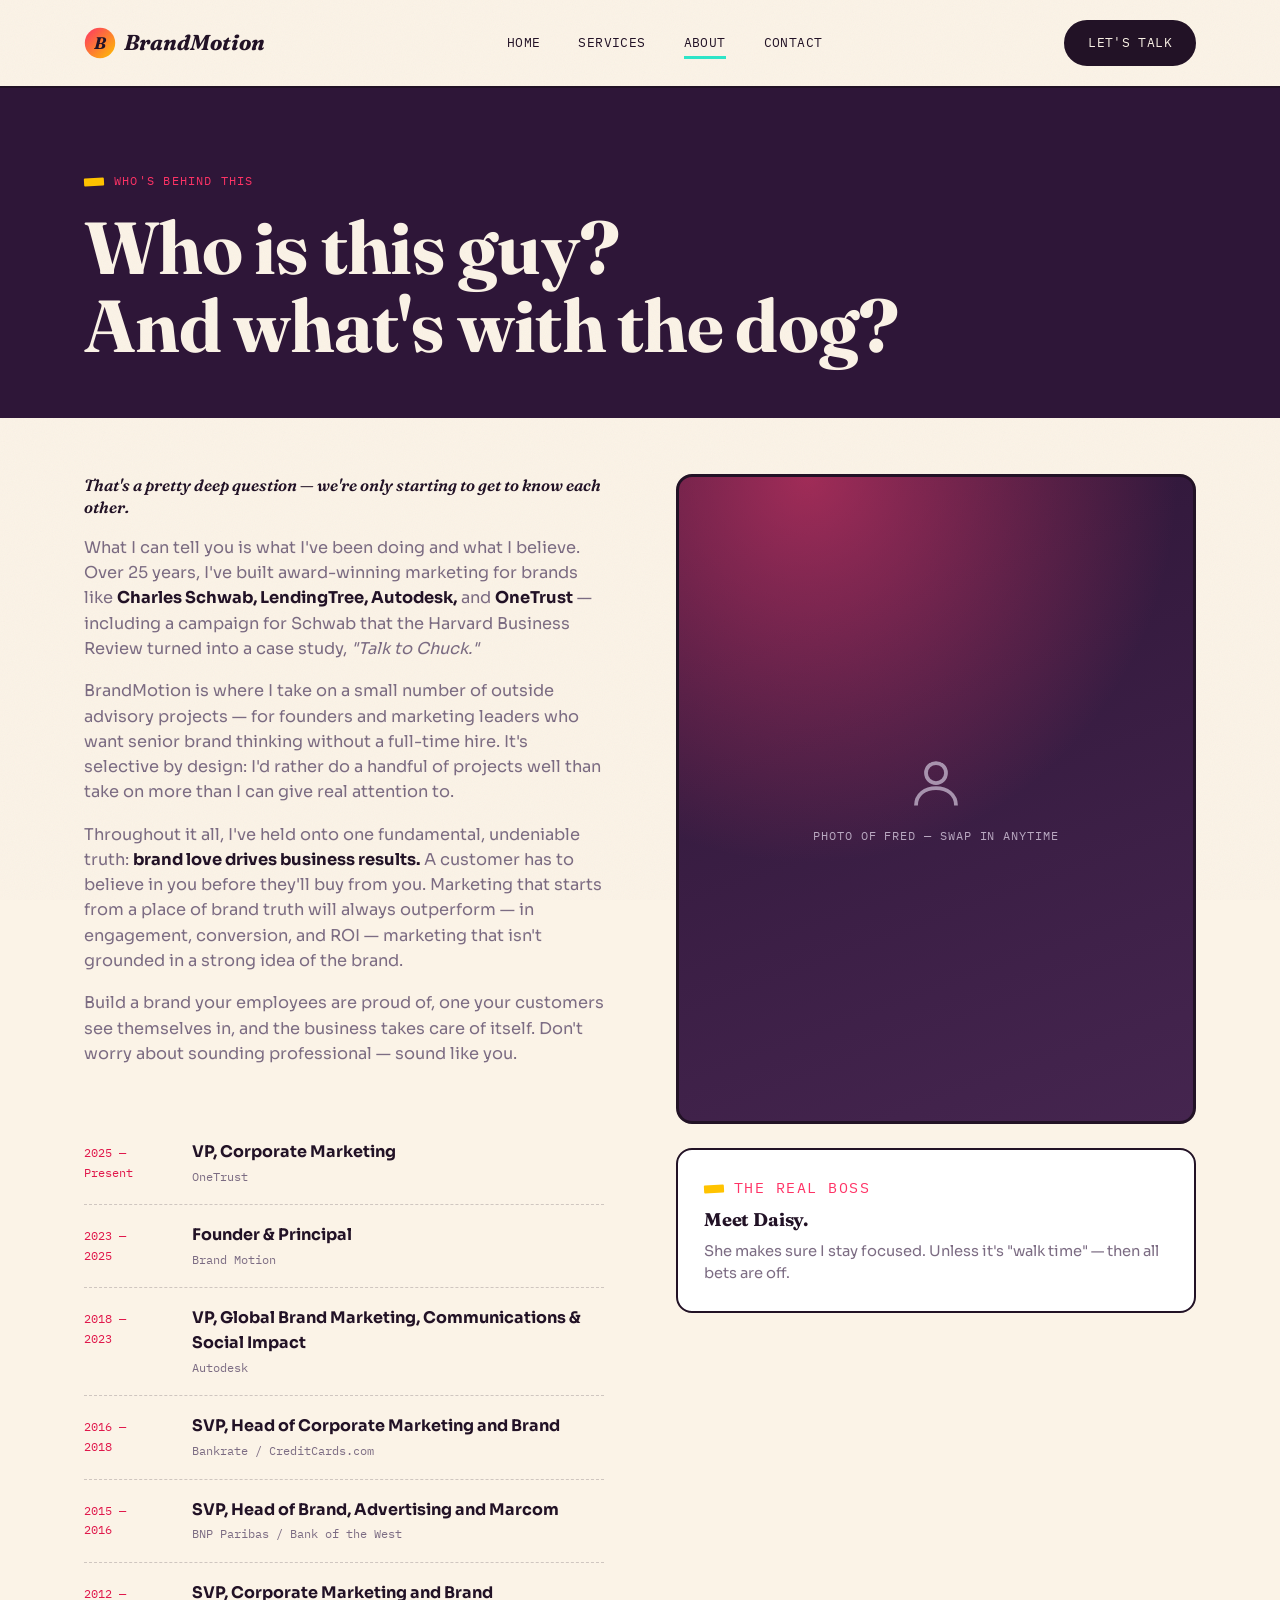
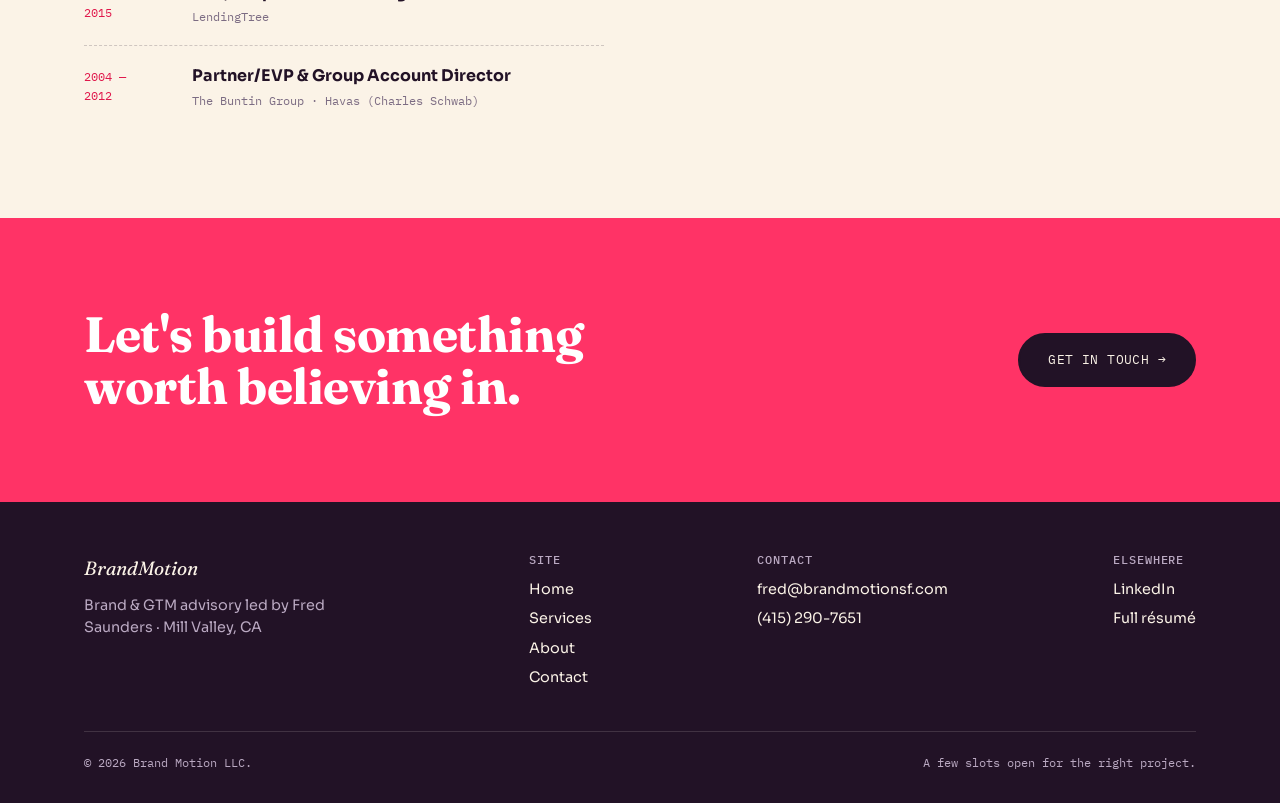
==== about.html @ b6f6ff82 "Add files via upload" ====
<!doctype html>
<html lang="en">
<head>
  <meta charset="UTF-8" />
  <meta name="viewport" content="width=device-width, initial-scale=1.0" />
  <title>About — BrandMotion</title>
  <meta name="description" content="Fred Saunders — founder of BrandMotion. 25 years building brands for Charles Schwab, LendingTree, Autodesk, OneTrust, and more." />
  <link rel="preconnect" href="https://fonts.googleapis.com">
  <link rel="preconnect" href="https://fonts.gstatic.com" crossorigin>
  <link href="https://fonts.googleapis.com/css2?family=Fraunces:ital,wght@0,600;0,700;1,600&family=Sora:wght@400;500;600;700&family=Space+Grotesk:wght@500;600;700&family=IBM+Plex+Mono:wght@400;500&display=swap" rel="stylesheet">
  <link rel="stylesheet" href="css/style.css" />
</head>
<body>
  <div class="grain" aria-hidden="true"></div>

  <header class="site-header">
    <nav class="container nav">
      <a href="index.html" class="brand-mark"><svg class="logo-mark" viewBox="0 0 40 40" xmlns="http://www.w3.org/2000/svg"><defs><linearGradient id="bmGrad" x1="0" y1="0" x2="1" y2="1"><stop offset="0%" stop-color="#FF3366"/><stop offset="100%" stop-color="#FFC300"/></linearGradient></defs><circle cx="20" cy="20" r="19" fill="url(#bmGrad)"/><text x="20" y="27" font-family="Fraunces, Georgia, serif" font-weight="700" font-style="italic" font-size="21" fill="#221226" text-anchor="middle">B</text></svg>BrandMotion</a>
      <button class="nav-toggle" id="navToggle" aria-label="Toggle navigation" aria-expanded="false">
        <span></span><span></span><span></span>
      </button>
      <div class="nav-links" id="navLinks">
        <a href="index.html">Home</a>
        <a href="services.html">Services</a>
        <a href="about.html" aria-current="page">About</a>
        <a href="contact.html">Contact</a>
      </div>
      <a href="contact.html" class="nav-cta">Let's talk</a>
    </nav>
  </header>

  <main>
    <section class="about-hero">
      <div class="blob blob-a" style="width:34%;"></div>
      <div class="container hero-inner">
        <p class="eyebrow">Who's behind this</p>
        <h1 style="font-size: clamp(2.4rem, 6vw, 4.6rem); max-width: 18ch;">Who is this guy?<br>And what's with the dog?</h1>
      </div>
    </section>

    <section style="padding-top: 56px;">
      <div class="container about-grid">
        <div class="about-body">
          <p class="about-lede">That's a pretty deep question — we're only starting to get to know each other.</p>
          <p>What I can tell you is what I've been doing and what I believe. Over 25 years, I've built award-winning marketing for brands like <strong>Charles Schwab, LendingTree, Autodesk,</strong> and <strong>OneTrust</strong> — including a campaign for Schwab that the Harvard Business Review turned into a case study, <em>"Talk to Chuck."</em></p>
          <p>BrandMotion is where I take on a small number of outside advisory projects — for founders and marketing leaders who want senior brand thinking without a full-time hire. It's selective by design: I'd rather do a handful of projects well than take on more than I can give real attention to.</p>
          <p>Throughout it all, I've held onto one fundamental, undeniable truth: <strong>brand love drives business results.</strong> A customer has to believe in you before they'll buy from you. Marketing that starts from a place of brand truth will always outperform — in engagement, conversion, and ROI — marketing that isn't grounded in a strong idea of the brand.</p>
          <p>Build a brand your employees are proud of, one your customers see themselves in, and the business takes care of itself. Don't worry about sounding professional — sound like you.</p>

          <div class="timeline mt-lg">
            <div class="timeline-item">
              <span class="timeline-year">2025 —<br>Present</span>
              <div>
                <div class="timeline-role">VP, Corporate Marketing</div>
                <div class="timeline-org">OneTrust</div>
              </div>
            </div>
            <div class="timeline-item">
              <span class="timeline-year">2023 —<br>2025</span>
              <div>
                <div class="timeline-role">Founder &amp; Principal</div>
                <div class="timeline-org">Brand Motion</div>
              </div>
            </div>
            <div class="timeline-item">
              <span class="timeline-year">2018 —<br>2023</span>
              <div>
                <div class="timeline-role">VP, Global Brand Marketing, Communications &amp; Social Impact</div>
                <div class="timeline-org">Autodesk</div>
              </div>
            </div>
            <div class="timeline-item">
              <span class="timeline-year">2016 —<br>2018</span>
              <div>
                <div class="timeline-role">SVP, Head of Corporate Marketing and Brand</div>
                <div class="timeline-org">Bankrate / CreditCards.com</div>
              </div>
            </div>
            <div class="timeline-item">
              <span class="timeline-year">2015 —<br>2016</span>
              <div>
                <div class="timeline-role">SVP, Head of Brand, Advertising and Marcom</div>
                <div class="timeline-org">BNP Paribas / Bank of the West</div>
              </div>
            </div>
            <div class="timeline-item">
              <span class="timeline-year">2012 —<br>2015</span>
              <div>
                <div class="timeline-role">SVP, Corporate Marketing and Brand</div>
                <div class="timeline-org">LendingTree</div>
              </div>
            </div>
            <div class="timeline-item">
              <span class="timeline-year">2004 —<br>2012</span>
              <div>
                <div class="timeline-role">Partner/EVP &amp; Group Account Director</div>
                <div class="timeline-org">The Buntin Group · Havas (Charles Schwab)</div>
              </div>
            </div>
          </div>
        </div>

        <aside>
          <div class="portrait-frame">
            <div class="portrait-placeholder">
              <svg viewBox="0 0 24 24" fill="none" stroke="currentColor" stroke-width="1.5"><circle cx="12" cy="8" r="4"/><path d="M4 21c0-4.4 3.6-7 8-7s8 2.6 8 7"/></svg>
              <span class="label">Photo of Fred — swap in anytime</span>
            </div>
          </div>

          <div class="daisy-card">
            <p class="eyebrow" style="margin-bottom:10px;">The real boss</p>
            <h3>Meet Daisy.</h3>
            <p>She makes sure I stay focused. Unless it's "walk time" — then all bets are off.</p>
          </div>
        </aside>
      </div>
    </section>

    <section class="cta-band">
      <div class="container cta-band-inner">
        <h2>Let's build something worth believing in.</h2>
        <a href="contact.html" class="btn btn-primary">Get in touch →</a>
      </div>
    </section>
  </main>

  <footer class="site-footer">
    <div class="container">
      <div class="footer-grid">
        <div class="footer-col" style="max-width:280px;">
          <div class="footer-brand">BrandMotion</div>
          <p style="color: var(--stone-light);">Brand & GTM advisory led by Fred Saunders · Mill Valley, CA</p>
        </div>
        <div class="footer-col">
          <h4>Site</h4>
          <a href="index.html">Home</a>
          <a href="services.html">Services</a>
          <a href="about.html">About</a>
          <a href="contact.html">Contact</a>
        </div>
        <div class="footer-col">
          <h4>Contact</h4>
          <a href="mailto:fred@brandmotionsf.com">fred@brandmotionsf.com</a>
          <a href="tel:+14152907651">(415) 290-7651</a>
        </div>
        <div class="footer-col">
          <h4>Elsewhere</h4>
          <a href="http://www.linkedin.com/company/18606117" target="_blank" rel="noopener">LinkedIn</a>
          <a href="https://www.fredsaunders.net" target="_blank" rel="noopener">Full résumé</a>
        </div>
      </div>
      <div class="footer-bottom">
        <span>© <span id="year"></span> Brand Motion LLC.</span>
        <span>A few slots open for the right project.</span>
      </div>
    </div>
  </footer>

  <script src="js/script.js"></script>
</body>
</html>
---- css/style.css ----
/* ==========================================================================
   BrandMotion v2 — Design Tokens
   ========================================================================== */

:root {
  --plum: #2e1638;
  --plum-soft: #45254f;
  --plum-deep: #190d1f;
  --cream: #fbf3e7;
  --cream-dim: #f0e4d2;
  --coral: #ff3366;
  --coral-dim: #e0184b;
  --gold: #ffc300;
  --teal: #2ee6c9;
  --teal-dim: #17b8a0;
  --ink: #221226;
  --stone: #7c6c83;
  --stone-light: #baa9c2;
  --white: #ffffff;

  --font-display: "Fraunces", Georgia, serif;
  --font-body: "Sora", -apple-system, BlinkMacSystemFont, sans-serif;
  --font-mono: "IBM Plex Mono", "Courier New", monospace;
  --font-ticker: "Space Grotesk", "Sora", sans-serif;

  --container: 1240px;
  --edge: clamp(20px, 5vw, 64px);
}

* {
  margin: 0;
  padding: 0;
  box-sizing: border-box;
}

html {
  scroll-behavior: smooth;
}

@media (prefers-reduced-motion: reduce) {
  html { scroll-behavior: auto; }
  *, *::before, *::after {
    animation-duration: 0.01ms !important;
    animation-iteration-count: 1 !important;
    transition-duration: 0.01ms !important;
  }
}

body {
  font-family: var(--font-body);
  background: var(--cream);
  color: var(--ink);
  line-height: 1.55;
  -webkit-font-smoothing: antialiased;
  overflow-x: hidden;
  position: relative;
}

img { max-width: 100%; display: block; }
a { color: inherit; text-decoration: none; }
:focus-visible { outline: 3px solid var(--coral); outline-offset: 3px; }

.container {
  max-width: var(--container);
  margin: 0 auto;
  padding-left: var(--edge);
  padding-right: var(--edge);
}

.eyebrow {
  font-family: var(--font-mono);
  font-size: 0.76rem;
  letter-spacing: 0.1em;
  text-transform: uppercase;
  color: var(--coral);
  display: inline-flex;
  align-items: center;
  gap: 10px;
  margin-bottom: 18px;
}

.eyebrow::before {
  content: "";
  width: 20px;
  height: 8px;
  background: var(--gold);
  display: inline-block;
  border-radius: 1px;
  transform: rotate(-3deg);
}

.section-ink .eyebrow { color: var(--gold); }

h1, h2, h3, h4 {
  font-family: var(--font-display);
  font-weight: 700;
  line-height: 1.05;
  letter-spacing: -0.01em;
}

h1 em, h2 em, h3 em {
  font-style: italic;
  font-weight: 600;
}

p { color: var(--stone); max-width: 62ch; }

/* Doodle underline — signature accent under key words */
.doodle {
  position: relative;
  white-space: nowrap;
}

.doodle svg {
  position: absolute;
  left: -2%;
  bottom: -0.12em;
  width: 104%;
  height: 0.3em;
  overflow: visible;
}

.doodle svg path {
  stroke-dasharray: 260;
  stroke-dashoffset: 260;
  animation: draw 1.1s ease forwards 0.3s;
}

@keyframes draw { to { stroke-dashoffset: 0; } }
@media (prefers-reduced-motion: reduce) { .doodle svg path { animation: none; stroke-dashoffset: 0; } }

/* Logo mark */
.logo-mark {
  width: 32px;
  height: 32px;
  flex-shrink: 0;
  transition: transform 0.3s cubic-bezier(0.34, 1.56, 0.64, 1);
}

.brand-mark:hover .logo-mark { transform: rotate(-8deg) scale(1.08); }

/* Blob background shapes */
.blob {
  position: absolute;
  pointer-events: none;
  z-index: 0;
  filter: blur(0px);
}

/* Grain */
.grain {
  position: fixed;
  inset: 0;
  z-index: 999;
  pointer-events: none;
  opacity: 0.045;
  mix-blend-mode: multiply;
  background-image: url("data:image/svg+xml,%3Csvg xmlns='http://www.w3.org/2000/svg' width='180' height='180'%3E%3Cfilter id='n'%3E%3CfeTurbulence type='fractalNoise' baseFrequency='0.9' numOctaves='2' stitchTiles='stitch'/%3E%3C/filter%3E%3Crect width='100%25' height='100%25' filter='url(%23n)'/%3E%3C/svg%3E");
}

/* ==========================================================================
   Header / Nav
   ========================================================================== */

.site-header {
  position: sticky;
  top: 0;
  z-index: 100;
  background: var(--cream);
  border-bottom: 2px solid var(--ink);
}

.nav {
  display: flex;
  align-items: center;
  justify-content: space-between;
  padding-top: 20px;
  padding-bottom: 20px;
}

.brand-mark {
  font-family: var(--font-display);
  font-weight: 700;
  font-style: italic;
  font-size: 1.35rem;
  display: flex;
  align-items: center;
  gap: 8px;
}

.brand-mark .dot {
  width: 10px;
  height: 10px;
  background: var(--coral);
  border-radius: 50%;
}

.nav-links {
  display: flex;
  gap: clamp(18px, 3vw, 38px);
  font-family: var(--font-mono);
  font-size: 0.82rem;
  text-transform: uppercase;
  letter-spacing: 0.03em;
}

.nav-links a { position: relative; padding: 4px 0; }

.nav-links a::after {
  content: "";
  position: absolute;
  left: 0;
  bottom: -2px;
  width: 0;
  height: 3px;
  background: var(--teal);
  transition: width 0.25s ease;
}

.nav-links a:hover::after,
.nav-links a[aria-current="page"]::after { width: 100%; }

.nav-cta {
  font-family: var(--font-mono);
  font-size: 0.8rem;
  text-transform: uppercase;
  letter-spacing: 0.03em;
  background: var(--ink);
  color: var(--cream);
  padding: 11px 22px;
  border-radius: 30px;
  transition: transform 0.2s ease, background 0.2s ease;
  display: inline-block;
  border: 2px solid var(--ink);
}

.nav-cta:hover { background: var(--coral); border-color: var(--coral); transform: rotate(-2deg); }

.nav-toggle { display: none; background: none; border: none; cursor: pointer; padding: 8px; }
.nav-toggle span { display: block; width: 24px; height: 2px; background: var(--ink); margin: 5px 0; }

@media (max-width: 760px) {
  .nav-links {
    position: fixed;
    top: 66px; left: 0; right: 0;
    background: var(--cream);
    flex-direction: column;
    padding: 24px var(--edge) 32px;
    border-bottom: 2px solid var(--ink);
    transform: translateY(-120%);
    transition: transform 0.3s ease;
    gap: 20px;
  }
  .nav-links.open { transform: translateY(0); }
  .nav-cta { display: none; }
  .nav-toggle { display: block; }
}

/* ==========================================================================
   Buttons
   ========================================================================== */

.btn {
  font-family: var(--font-mono);
  font-size: 0.82rem;
  text-transform: uppercase;
  letter-spacing: 0.03em;
  padding: 15px 28px;
  border-radius: 30px;
  display: inline-flex;
  align-items: center;
  gap: 10px;
  transition: transform 0.2s ease, background 0.2s ease, color 0.2s ease;
  border: 2px solid var(--ink);
}

.btn-primary { background: var(--ink); color: var(--cream); }
.btn-primary:hover { background: var(--coral); border-color: var(--coral); color: var(--white); transform: rotate(-1.5deg); }

.btn-ghost { background: transparent; color: var(--ink); }
.btn-ghost:hover { border-color: var(--coral); color: var(--coral-dim); transform: rotate(1.5deg); }

.section-ink .btn-ghost { color: var(--cream); border-color: var(--cream); }
.section-ink .btn-ghost:hover { border-color: var(--gold); color: var(--gold); }

/* ==========================================================================
   Hero
   ========================================================================== */

.hero {
  position: relative;
  background: var(--plum);
  color: var(--cream);
  padding: clamp(64px, 11vh, 110px) 0 clamp(56px, 9vh, 96px);
  overflow: hidden;
}

.hero .blob-a {
  top: -10%; right: -8%; width: 46%; aspect-ratio: 1;
  background: radial-gradient(circle at 35% 35%, var(--coral), transparent 70%);
  border-radius: 42% 58% 63% 37% / 41% 44% 56% 59%;
  opacity: 0.5;
}

.hero .blob-b {
  bottom: -18%; left: -6%; width: 34%; aspect-ratio: 1;
  background: radial-gradient(circle at 40% 40%, var(--gold), transparent 70%);
  border-radius: 58% 42% 37% 63% / 52% 40% 60% 48%;
  opacity: 0.35;
}

.hero-inner { position: relative; z-index: 1; }

.hero-badge {
  display: inline-flex;
  align-items: center;
  gap: 10px;
  background: var(--cream);
  color: var(--ink);
  font-family: var(--font-mono);
  font-size: 0.74rem;
  text-transform: uppercase;
  letter-spacing: 0.06em;
  padding: 8px 16px;
  border-radius: 30px;
  margin-bottom: 28px;
  transition: transform 0.25s ease, background 0.25s ease;
}

.hero-badge:hover { transform: rotate(-2deg) scale(1.03); background: var(--teal); }

.hero-badge .pulse {
  width: 8px; height: 8px; border-radius: 50%;
  background: var(--coral);
  box-shadow: 0 0 0 0 rgba(255,61,113,0.6);
  animation: pulse 2s infinite;
}

@keyframes pulse {
  0% { box-shadow: 0 0 0 0 rgba(255,61,113,0.55); }
  70% { box-shadow: 0 0 0 8px rgba(255,61,113,0); }
  100% { box-shadow: 0 0 0 0 rgba(255,61,113,0); }
}

@media (prefers-reduced-motion: reduce) { .hero-badge .pulse { animation: none; } }

.hero h1 {
  font-size: clamp(2.6rem, 6.6vw, 5.4rem);
  max-width: 15ch;
  color: var(--cream);
}

.hero-sub {
  margin-top: 26px;
  font-size: clamp(1.05rem, 1.5vw, 1.25rem);
  max-width: 54ch;
  color: var(--stone-light);
}

.hero-actions { margin-top: 38px; display: flex; gap: 16px; flex-wrap: wrap; }
.hero .btn-primary { background: var(--coral); border-color: var(--coral); color: var(--white); }
.hero .btn-primary:hover { background: var(--gold); border-color: var(--gold); color: var(--ink); }
.hero .btn-ghost, .about-hero .btn-ghost, .contact-hero .btn-ghost { color: var(--cream); border-color: var(--cream); }
.hero .btn-ghost:hover, .about-hero .btn-ghost:hover, .contact-hero .btn-ghost:hover { border-color: var(--gold); color: var(--gold); }

/* ==========================================================================
   Marquee
   ========================================================================== */

.marquee-section {
  background: var(--cream-dim);
  border-top: 2px solid var(--ink);
  border-bottom: 2px solid var(--ink);
  padding: 26px 0;
  overflow: hidden;
}

.marquee-label {
  font-family: var(--font-mono);
  font-size: 0.72rem;
  text-transform: uppercase;
  letter-spacing: 0.1em;
  color: var(--stone);
  padding: 0 var(--edge) 16px;
}

.marquee-track { display: flex; width: max-content; animation: scroll 30s linear infinite; }
@media (prefers-reduced-motion: reduce) { .marquee-track { animation: none; } }
@keyframes scroll { from { transform: translateX(0); } to { transform: translateX(-50%); } }

.marquee-item {
  font-family: var(--font-ticker);
  font-weight: 600;
  font-size: clamp(1.2rem, 2.6vw, 1.8rem);
  text-transform: uppercase;
  letter-spacing: 0.01em;
  color: var(--ink);
  padding: 0 clamp(24px, 3.5vw, 48px);
  white-space: nowrap;
  display: flex;
  align-items: center;
  gap: clamp(24px, 3.5vw, 48px);
  transition: color 0.2s ease, transform 0.2s ease;
}

.marquee-item:hover {
  color: var(--coral);
  transform: scale(1.06);
}

.marquee-track:hover { animation-play-state: paused; }

.marquee-item::after { content: "✳"; color: var(--gold); font-style: normal; font-size: 0.8em; transition: transform 0.3s ease; }
.marquee-item:hover::after { transform: rotate(90deg); color: var(--coral); }

/* ==========================================================================
   Sections
   ========================================================================== */

section { position: relative; padding: clamp(64px, 10vh, 110px) 0; }

.section-ink { background: var(--plum); color: var(--cream); }
.section-ink p { color: var(--stone-light); }
.section-ink h2, .section-ink h3, .section-ink h4 { color: var(--cream); }

.section-head { max-width: 720px; margin-bottom: 52px; }
.section-head h2 { font-size: clamp(1.9rem, 4.3vw, 3.2rem); }

/* Available-for-work banner */
.avail-banner {
  display: flex;
  align-items: center;
  gap: 16px;
  flex-wrap: wrap;
  background: var(--gold);
  color: var(--ink);
  padding: 16px 24px;
  border-radius: 12px;
  font-family: var(--font-mono);
  font-size: 0.85rem;
}

.avail-banner strong { font-family: var(--font-body); font-weight: 700; }

/* Services grid */
.services-grid {
  display: grid;
  grid-template-columns: repeat(3, 1fr);
  gap: 22px;
}

@media (max-width: 900px) { .services-grid { grid-template-columns: 1fr; } }

.service-card {
  background: var(--white);
  border: 2px solid var(--ink);
  border-radius: 16px;
  padding: 36px 30px;
  transition: transform 0.2s ease, box-shadow 0.2s ease;
  position: relative;
}

.service-card:nth-child(2) { transform: rotate(-0.6deg); }
.service-card:nth-child(3) { transform: rotate(0.6deg); }

.service-card:hover {
  transform: translateY(-6px) rotate(0deg);
  box-shadow: 8px 8px 0 var(--ink);
}

.service-icon {
  width: 48px; height: 48px;
  border-radius: 50%;
  background: var(--plum);
  display: flex; align-items: center; justify-content: center;
  margin-bottom: 20px;
  transition: transform 0.3s cubic-bezier(0.34, 1.56, 0.64, 1), background 0.25s ease;
}

.service-icon svg { width: 22px; height: 22px; stroke: var(--cream); }
.service-card:hover .service-icon { background: var(--coral); transform: scale(1.12) rotate(-8deg); }

.service-num {
  position: absolute;
  top: 30px; right: 28px;
  font-family: var(--font-mono);
  font-size: 0.78rem;
  color: var(--stone);
}

.service-card h3 { font-size: 1.4rem; margin-bottom: 12px; }
.service-card p { font-size: 0.95rem; margin-bottom: 18px; }

.service-list { list-style: none; font-family: var(--font-mono); font-size: 0.82rem; color: var(--ink); display: flex; flex-direction: column; gap: 8px; }
.service-list li::before { content: "→ "; color: var(--coral); }

/* Case-file cards (signature element) */
.work-grid {
  display: grid;
  grid-template-columns: repeat(2, 1fr);
  gap: clamp(28px, 4vw, 44px);
}

@media (max-width: 820px) { .work-grid { grid-template-columns: 1fr; } }

.case-file {
  background: var(--cream);
  color: var(--ink);
  border-radius: 4px;
  padding: 28px 28px 30px;
  box-shadow: 0 18px 36px rgba(0,0,0,0.28);
  position: relative;
}

.case-file:nth-child(odd) { transform: rotate(-1.4deg); }
.case-file:nth-child(even) { transform: rotate(1.4deg); }

.case-file:hover { transform: rotate(0deg) translateY(-8px) scale(1.02); box-shadow: 0 26px 46px rgba(0,0,0,0.34); }
.case-file { transition: transform 0.3s cubic-bezier(0.2, 0.8, 0.2, 1), box-shadow 0.3s ease; }

.case-tape { transition: transform 0.3s ease; }
.case-file:hover .case-tape { transform: rotate(2deg) translateY(-2px); }

.case-tape {
  position: absolute;
  top: -14px; left: 32px;
  width: 74px; height: 26px;
  background: rgba(242, 183, 5, 0.85);
  transform: rotate(-4deg);
  box-shadow: 0 2px 6px rgba(0,0,0,0.15);
}

.case-file .stamp {
  font-family: var(--font-mono);
  font-size: 0.7rem;
  text-transform: uppercase;
  letter-spacing: 0.1em;
  color: var(--coral-dim);
  border: 1.5px solid var(--coral-dim);
  display: inline-block;
  padding: 3px 10px;
  border-radius: 3px;
  transform: rotate(-2deg);
  margin-bottom: 16px;
}

.case-file h3 { font-size: 1.5rem; margin-bottom: 10px; }
.case-file p { font-size: 0.95rem; color: var(--stone); margin-bottom: 16px; }

.case-stats { display: flex; gap: 20px; flex-wrap: wrap; padding-top: 14px; border-top: 1.5px dashed rgba(34,18,38,0.25); }
.case-stats > div { transition: transform 0.2s ease; cursor: default; }
.case-stats > div:hover { transform: translateY(-3px); }
.case-stats > div:hover .stat-num { color: var(--teal-dim); }
.case-stats .stat-num { font-family: var(--font-display); font-weight: 700; font-size: 1.4rem; color: var(--coral-dim); display: block; transition: color 0.2s ease; }
.case-stats .stat-label { font-family: var(--font-mono); font-size: 0.64rem; text-transform: uppercase; letter-spacing: 0.05em; color: var(--stone); }

/* Manifesto / stats */
.manifesto { overflow: hidden; }

.manifesto-quote {
  font-family: var(--font-display);
  font-style: italic;
  font-weight: 600;
  font-size: clamp(1.7rem, 4.2vw, 3.1rem);
  line-height: 1.2;
  max-width: 20ch;
  color: var(--cream);
}

.manifesto-grid {
  display: grid;
  grid-template-columns: 1.3fr 1fr;
  gap: clamp(32px, 6vw, 80px);
  align-items: start;
}

@media (max-width: 820px) { .manifesto-grid { grid-template-columns: 1fr; } }

.stat-row { display: flex; flex-direction: column; gap: 26px; }
.stat { border-top: 1.5px solid rgba(251, 243, 231, 0.2); padding-top: 16px; transition: transform 0.25s ease, border-color 0.25s ease; }
.stat:hover { transform: translateX(8px); border-color: var(--teal); }
.stat .num { font-family: var(--font-display); font-weight: 700; font-size: clamp(2rem, 4vw, 2.8rem); color: var(--gold); display: block; transition: color 0.25s ease; }
.stat:hover .num { color: var(--teal); }
.stat .label { font-family: var(--font-mono); font-size: 0.76rem; text-transform: uppercase; letter-spacing: 0.06em; color: var(--stone-light); }

/* CTA band */
.cta-band { background: var(--coral); color: var(--white); overflow: hidden; }
.cta-band h2 { color: var(--white); font-size: clamp(1.8rem, 4.3vw, 3.1rem); max-width: 16ch; }
.cta-band .btn-primary { background: var(--ink); border-color: var(--ink); }
.cta-band .btn-primary:hover { background: var(--white); color: var(--ink); border-color: var(--white); }
.cta-band-inner { display: flex; flex-wrap: wrap; align-items: center; justify-content: space-between; gap: 28px; position: relative; z-index: 1; }

/* Footer */
.site-footer { background: var(--ink); color: var(--stone-light); padding: 52px 0 30px; }
.footer-grid { display: flex; flex-wrap: wrap; justify-content: space-between; gap: 32px; padding-bottom: 36px; border-bottom: 1px solid rgba(251,243,231,0.14); }
.footer-brand { font-family: var(--font-display); font-style: italic; color: var(--cream); font-size: 1.2rem; margin-bottom: 10px; }
.footer-col h4 { font-family: var(--font-mono); font-size: 0.72rem; text-transform: uppercase; letter-spacing: 0.08em; color: var(--stone-light); margin-bottom: 12px; font-weight: 500; }
.footer-col a, .footer-col p { display: block; font-size: 0.9rem; color: var(--cream); margin-bottom: 7px; }
.footer-col a { transition: color 0.2s ease, transform 0.2s ease; }
.footer-col a:hover { color: var(--teal); transform: translateX(4px); }
.footer-bottom { padding-top: 22px; display: flex; flex-wrap: wrap; justify-content: space-between; gap: 12px; font-family: var(--font-mono); font-size: 0.76rem; }

/* ==========================================================================
   About page
   ========================================================================== */

.about-hero { background: var(--plum); color: var(--cream); padding: clamp(56px, 9vh, 96px) 0 clamp(40px, 6vh, 60px); position: relative; overflow: hidden; }
.about-grid { display: grid; grid-template-columns: 1fr 1fr; gap: clamp(32px, 6vw, 72px); align-items: start; }
@media (max-width: 820px) { .about-grid { grid-template-columns: 1fr; } }

.about-lede { font-family: var(--font-display); font-style: italic; font-weight: 600; font-size: clamp(1.3rem, 2.5vw, 1.7rem); line-height: 1.35; color: var(--ink); margin-bottom: 22px; }
.about-body p { max-width: none; margin-bottom: 17px; font-size: 1.02rem; }
.about-body strong { color: var(--ink); }

.timeline { display: flex; flex-direction: column; }
.timeline-item { display: grid; grid-template-columns: 90px 1fr; gap: 18px; padding: 18px 0; border-top: 1.5px dashed rgba(34,18,38,0.2); transition: transform 0.2s ease, padding-left 0.2s ease; }
.timeline-item:hover { transform: translateX(6px); }
.timeline-item:hover .timeline-role { color: var(--coral-dim); }
.timeline-item:first-child { border-top: none; }
.timeline-year { font-family: var(--font-mono); font-size: 0.78rem; color: var(--coral-dim); padding-top: 3px; }
.timeline-role { font-weight: 700; font-size: 1rem; color: var(--ink); transition: color 0.2s ease; }
.timeline-org { font-family: var(--font-mono); font-size: 0.78rem; color: var(--stone); margin-top: 2px; }

.portrait-frame {
  position: relative;
  aspect-ratio: 4/5;
  border-radius: 16px;
  overflow: hidden;
  background: radial-gradient(120% 100% at 25% 0%, rgba(255,61,113,0.55), transparent 60%), linear-gradient(160deg, var(--plum) 0%, var(--plum-soft) 100%);
  border: 3px solid var(--ink);
}

.portrait-placeholder { position: absolute; inset: 0; display: flex; flex-direction: column; align-items: center; justify-content: center; gap: 14px; color: var(--stone-light); text-align: center; padding: 24px; }
.portrait-placeholder svg { width: 60px; height: 60px; opacity: 0.85; }
.portrait-placeholder .label { font-family: var(--font-mono); font-size: 0.72rem; text-transform: uppercase; letter-spacing: 0.08em; }

.daisy-card { background: var(--white); border: 2px solid var(--ink); border-radius: 16px; padding: 26px; margin-top: 24px; }
.daisy-card h3 { font-size: 1.15rem; margin-bottom: 10px; }
.daisy-card p { font-size: 0.92rem; }

/* ==========================================================================
   Contact page
   ========================================================================== */

.contact-hero { background: var(--plum); color: var(--cream); padding: clamp(56px, 9vh, 96px) 0 clamp(30px, 5vh, 50px); position: relative; overflow: hidden; }
.contact-grid { display: grid; grid-template-columns: 1fr 1fr; gap: clamp(32px, 6vw, 72px); }
@media (max-width: 820px) { .contact-grid { grid-template-columns: 1fr; } }

.contact-card { background: var(--ink); color: var(--cream); padding: clamp(28px, 4vw, 44px); border-radius: 16px; }
.contact-card h3 { color: var(--cream); font-size: 1.3rem; margin-bottom: 22px; }
.contact-line { display: block; padding: 14px 0; border-top: 1px solid rgba(251,243,231,0.14); font-size: 1.05rem; }
.contact-line:first-of-type { border-top: none; }
.contact-line .k { display: block; font-family: var(--font-mono); font-size: 0.7rem; text-transform: uppercase; letter-spacing: 0.1em; color: var(--stone-light); margin-bottom: 4px; }
.contact-line a:hover { color: var(--coral); }

.field { margin-bottom: 20px; }
.field label { display: block; font-family: var(--font-mono); font-size: 0.74rem; text-transform: uppercase; letter-spacing: 0.06em; color: var(--stone); margin-bottom: 8px; }
.field input, .field textarea {
  width: 100%; border: 2px solid var(--ink); border-radius: 8px;
  background: var(--white); font-family: var(--font-body); font-size: 1rem;
  padding: 12px 14px; color: var(--ink); transition: border-color 0.2s ease, box-shadow 0.2s ease;
}
.field input:focus, .field textarea:focus { border-color: var(--coral); box-shadow: 3px 3px 0 var(--coral); outline: none; }
.field textarea { resize: vertical; min-height: 110px; }
.form-note { font-family: var(--font-mono); font-size: 0.78rem; color: var(--stone); margin-top: 8px; }

.mt-lg { margin-top: 56px; }
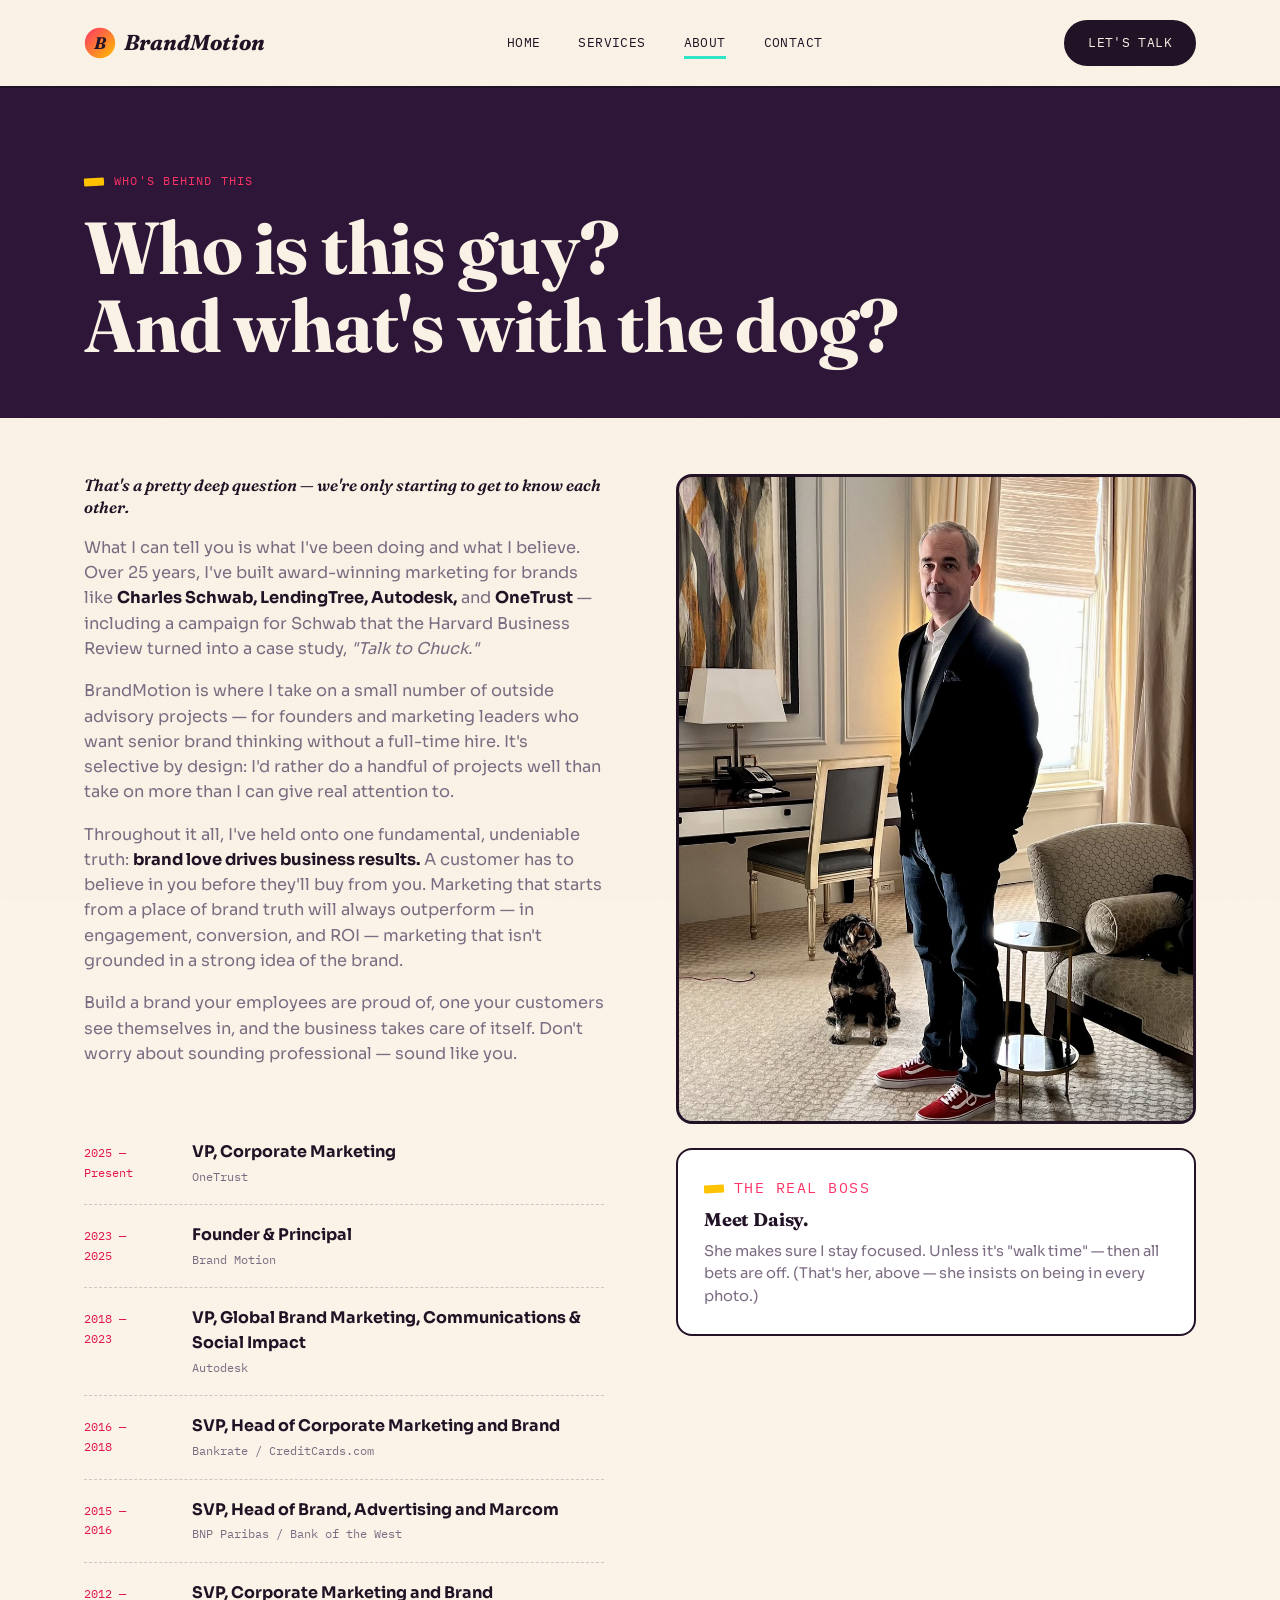
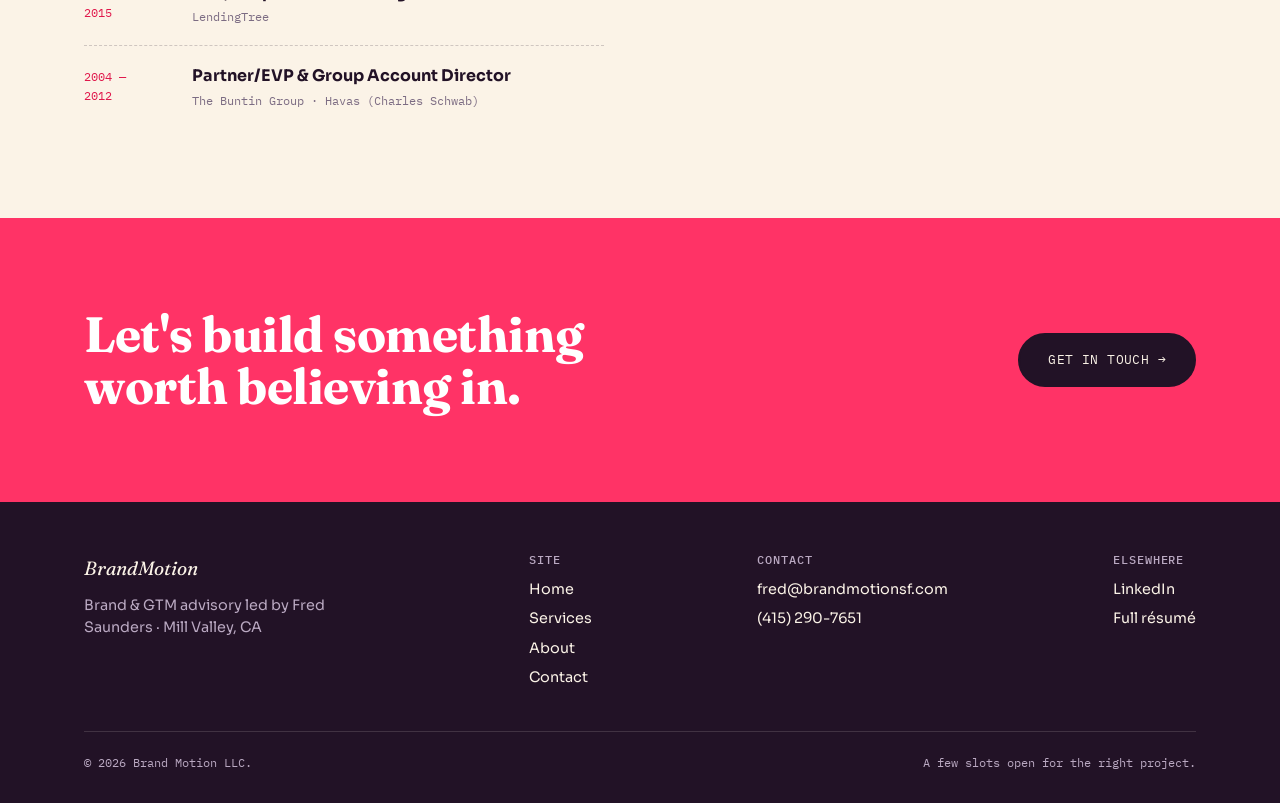
==== commit b9a63d2f: "Update about.html" ====
--- a/about.html
+++ b/about.html
@@ -102,16 +102,13 @@
 
         <aside>
           <div class="portrait-frame">
-            <div class="portrait-placeholder">
-              <svg viewBox="0 0 24 24" fill="none" stroke="currentColor" stroke-width="1.5"><circle cx="12" cy="8" r="4"/><path d="M4 21c0-4.4 3.6-7 8-7s8 2.6 8 7"/></svg>
-              <span class="label">Photo of Fred — swap in anytime</span>
-            </div>
+            <img src="images/fred-and-daisy.jpg" alt="Fred Saunders and his dog Daisy" style="width:100%; height:100%; object-fit:cover; object-position: 50% 25%;" />
           </div>
 
           <div class="daisy-card">
             <p class="eyebrow" style="margin-bottom:10px;">The real boss</p>
             <h3>Meet Daisy.</h3>
-            <p>She makes sure I stay focused. Unless it's "walk time" — then all bets are off.</p>
+            <p>She makes sure I stay focused. Unless it's "walk time" — then all bets are off. (That's her, above — she insists on being in every photo.)</p>
           </div>
         </aside>
       </div>
